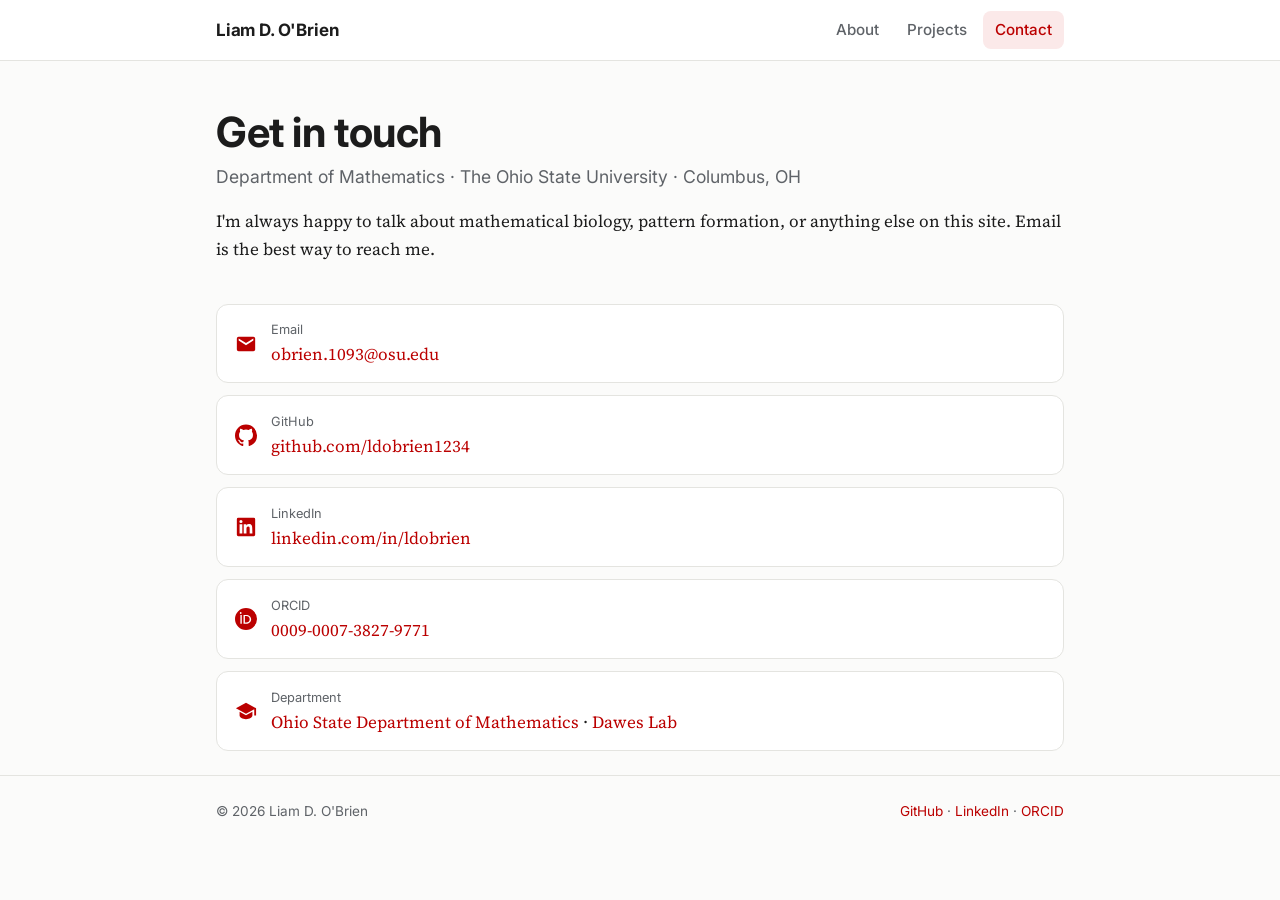
==== contact.html @ 123ff26c "Add personal website: about, projects, and contact pages Co-Authored-By: Claude Fable 5.1 <noreply@a" ====
<!doctype html>
<html lang="en">
<head>
  <meta charset="utf-8">
  <meta name="viewport" content="width=device-width, initial-scale=1">
  <title>Contact · Liam D. O'Brien</title>
  <meta name="description" content="How to reach Liam D. O'Brien: email, GitHub, LinkedIn, and ORCID.">
  <link rel="preconnect" href="https://fonts.googleapis.com">
  <link href="https://fonts.googleapis.com/css2?family=Inter:wght@400;500;600;700&family=Source+Serif+4:ital,opsz,wght@0,8..60,400;0,8..60,600;1,8..60,400&display=swap" rel="stylesheet">
  <link rel="stylesheet" href="assets/style.css">
  <link rel="icon" href="data:image/svg+xml,%3Csvg xmlns='http://www.w3.org/2000/svg' viewBox='0 0 32 32'%3E%3Ccircle cx='16' cy='16' r='15' fill='%23bb0000'/%3E%3Ctext x='16' y='22' font-family='Inter,sans-serif' font-weight='700' font-size='17' fill='white' text-anchor='middle'%3EL%3C/text%3E%3C/svg%3E">
</head>
<body>
<header class="site">
  <div class="wrap">
    <a class="site-title" href="index.html">Liam D. O'Brien</a>
    <nav aria-label="Main">
      <ul>
        <li><a href="index.html">About</a></li>
        <li><a href="projects.html">Projects</a></li>
        <li><a href="contact.html" aria-current="page">Contact</a></li>
      </ul>
    </nav>
  </div>
</header>

<main class="wrap">
  <section class="hero" style="grid-template-columns:1fr; padding-bottom:0">
    <div>
      <h1>Get in touch</h1>
      <p class="tagline">Department of Mathematics · The Ohio State University · Columbus, OH</p>
      <p>I'm always happy to talk about mathematical biology, pattern formation, or anything else on this site. Email is the best way to reach me.</p>
    </div>
  </section>

  <ul class="contact-list">
    <li>
      <svg viewBox="0 0 24 24" aria-hidden="true"><path d="M20 4H4a2 2 0 0 0-2 2v12a2 2 0 0 0 2 2h16a2 2 0 0 0 2-2V6a2 2 0 0 0-2-2zm0 4.24-8 5-8-5V6l8 5 8-5z"/></svg>
      <div><span class="label">Email</span><a href="mailto:obrien.1093@osu.edu">obrien.1093@osu.edu</a></div>
    </li>
    <li>
      <svg viewBox="0 0 24 24" aria-hidden="true"><path d="M12 .5A12 12 0 0 0 0 12.6c0 5.3 3.4 9.9 8.2 11.5.6.1.8-.3.8-.6v-2.1c-3.3.7-4-1.6-4-1.6-.6-1.4-1.3-1.8-1.3-1.8-1.1-.8.1-.7.1-.7 1.2.1 1.8 1.2 1.8 1.2 1.1 1.9 2.8 1.4 3.5 1 .1-.8.4-1.4.8-1.7-2.7-.3-5.5-1.4-5.5-6.1 0-1.3.5-2.4 1.2-3.3-.1-.3-.5-1.6.1-3.2 0 0 1-.3 3.3 1.3a11.3 11.3 0 0 1 6 0c2.3-1.6 3.3-1.3 3.3-1.3.7 1.6.3 2.9.1 3.2.8.9 1.2 2 1.2 3.3 0 4.7-2.8 5.8-5.5 6.1.4.4.8 1.1.8 2.3v3.3c0 .3.2.7.8.6A12 12 0 0 0 24 12.6 12 12 0 0 0 12 .5z"/></svg>
      <div><span class="label">GitHub</span><a href="https://github.com/ldobrien1234" target="_blank" rel="noopener">github.com/ldobrien1234</a></div>
    </li>
    <li>
      <svg viewBox="0 0 24 24" aria-hidden="true"><path d="M20.4 2H3.6A1.6 1.6 0 0 0 2 3.6v16.8A1.6 1.6 0 0 0 3.6 22h16.8a1.6 1.6 0 0 0 1.6-1.6V3.6A1.6 1.6 0 0 0 20.4 2zM8 19H5V9h3zM6.5 7.7a1.7 1.7 0 1 1 0-3.4 1.7 1.7 0 0 1 0 3.4zM19 19h-3v-4.9c0-1.2 0-2.7-1.6-2.7s-1.9 1.3-1.9 2.6V19h-3V9h2.9v1.4a3.2 3.2 0 0 1 2.8-1.6c3 0 3.6 2 3.6 4.6z"/></svg>
      <div><span class="label">LinkedIn</span><a href="https://www.linkedin.com/in/ldobrien" target="_blank" rel="noopener">linkedin.com/in/ldobrien</a></div>
    </li>
    <li>
      <svg viewBox="0 0 24 24" aria-hidden="true"><path d="M12 0a12 12 0 1 0 0 24 12 12 0 0 0 0-24zM7.4 17.3H5.9V7.5h1.5zM6.6 6.4a1 1 0 1 1 0-1.9 1 1 0 0 1 0 1.9zm5.6 10.9H9.3V7.5h3c2.9 0 5.3 1.9 5.3 4.9s-2.4 4.9-5.4 4.9zm0-8.5h-1.4v7.1h1.4c2.1 0 3.8-1.3 3.8-3.6s-1.7-3.5-3.8-3.5z"/></svg>
      <div><span class="label">ORCID</span><a href="https://orcid.org/0009-0007-3827-9771" target="_blank" rel="noopener">0009-0007-3827-9771</a></div>
    </li>
    <li>
      <svg viewBox="0 0 24 24" aria-hidden="true"><path d="M12 3 1 9l11 6 9-4.9V17h2V9zm-7 9.9V17c0 2 3.1 4 7 4s7-2 7-4v-4.1l-7 3.8z"/></svg>
      <div><span class="label">Department</span><a href="https://math.osu.edu/" target="_blank" rel="noopener">Ohio State Department of Mathematics</a> · <a href="https://people.math.osu.edu/dawes.33/" target="_blank" rel="noopener">Dawes Lab</a></div>
    </li>
  </ul>
</main>

<footer>
  <div class="wrap">
    <span>© 2026 Liam D. O'Brien</span>
    <span><a href="https://github.com/ldobrien1234">GitHub</a> · <a href="https://www.linkedin.com/in/ldobrien">LinkedIn</a> · <a href="https://orcid.org/0009-0007-3827-9771">ORCID</a></span>
  </div>
</footer>
</body>
</html>
---- assets/style.css ----
/* ---------- Tokens ---------- */
:root {
  --bg: #fbfbfa;
  --surface: #ffffff;
  --text: #1c1c1c;
  --muted: #5f6368;
  --accent: #bb0000;        /* Ohio State scarlet, as a nod to the original site */
  --accent-soft: #fbe9e9;
  --border: #e4e4e0;
  --shadow: 0 1px 2px rgba(0,0,0,.05), 0 6px 20px rgba(0,0,0,.05);
  --radius: 12px;
  --maxw: 880px;
}
@media (prefers-color-scheme: dark) {
  :root:not([data-theme="light"]) {
    --bg: #141416;
    --surface: #1d1d20;
    --text: #ececea;
    --muted: #a3a3a0;
    --accent: #ff5c5c;
    --accent-soft: #3a1f1f;
    --border: #2c2c30;
    --shadow: 0 1px 2px rgba(0,0,0,.4), 0 6px 20px rgba(0,0,0,.35);
  }
}

/* ---------- Base ---------- */
*, *::before, *::after { box-sizing: border-box; }
html { scroll-behavior: smooth; }
body {
  margin: 0;
  background: var(--bg);
  color: var(--text);
  font-family: "Source Serif 4", Georgia, "Times New Roman", serif;
  font-size: 1.0625rem;
  line-height: 1.65;
  -webkit-font-smoothing: antialiased;
}
h1, h2, h3, nav, .btn, .meta, .tag, footer, .site-title, .tagline {
  font-family: "Inter", system-ui, -apple-system, "Segoe UI", Roboto, sans-serif;
}
h1 { font-size: clamp(1.9rem, 4vw, 2.6rem); line-height: 1.15; margin: 0 0 .35rem; letter-spacing: -.01em; }
h2 { font-size: 1.45rem; margin: 2.75rem 0 1rem; padding-bottom: .4rem; border-bottom: 1px solid var(--border); }
h3 { font-size: 1.15rem; margin: 0 0 .4rem; }
p { margin: 0 0 1rem; }
a { color: var(--accent); text-decoration: none; }
a:hover { text-decoration: underline; }
img { max-width: 100%; display: block; }
.wrap { max-width: var(--maxw); margin: 0 auto; padding: 0 16px; }

/* ---------- Header / nav ---------- */
header.site {
  border-bottom: 1px solid var(--border);
  background: var(--surface);
  position: sticky; top: 0; z-index: 10;
}
header.site .wrap {
  display: flex; align-items: center; justify-content: space-between;
  gap: 1rem; min-height: 60px; flex-wrap: wrap; padding-top: .5rem; padding-bottom: .5rem;
}
.site-title { font-weight: 700; color: var(--text); letter-spacing: -.01em; }
.site-title:hover { text-decoration: none; color: var(--accent); }
nav ul { list-style: none; margin: 0; padding: 0; display: flex; gap: .25rem; }
nav a {
  display: inline-block; padding: .4rem .75rem; border-radius: 8px;
  color: var(--muted); font-weight: 500; font-size: .95rem;
}
nav a:hover { background: var(--accent-soft); color: var(--accent); text-decoration: none; }
nav a[aria-current="page"] { color: var(--accent); background: var(--accent-soft); }

/* ---------- Hero ---------- */
.hero {
  display: grid; grid-template-columns: 1fr; gap: 1.5rem;
  align-items: center; padding: 3rem 0 1rem;
}
@media (min-width: 680px) { .hero { grid-template-columns: 1.4fr 1fr; gap: 2.5rem; } }
.hero img {
  width: 100%; aspect-ratio: 3 / 2; object-fit: cover;
  border-radius: var(--radius); box-shadow: var(--shadow);
}
.tagline { color: var(--muted); font-size: 1.1rem; margin-bottom: 1rem; }
.btn-row { display: flex; flex-wrap: wrap; gap: .6rem; margin-top: 1.25rem; }
.btn {
  display: inline-flex; align-items: center; gap: .4rem;
  padding: .55rem .95rem; border-radius: 999px; font-size: .92rem; font-weight: 500;
  border: 1px solid var(--border); background: var(--surface); color: var(--text);
}
.btn:hover { border-color: var(--accent); color: var(--accent); text-decoration: none; }
.btn.primary { background: var(--accent); border-color: var(--accent); color: #fff; }
.btn.primary:hover { filter: brightness(1.08); color: #fff; }

/* ---------- Content ---------- */
main { padding-bottom: 3rem; }
.lead { font-size: 1.15rem; }
.callout {
  background: var(--surface); border: 1px solid var(--border); border-left: 4px solid var(--accent);
  border-radius: var(--radius); padding: 1rem 1.25rem; margin: 1.5rem 0;
}
.callout p:last-child { margin-bottom: 0; }
ul.links { padding-left: 1.2rem; }
ul.links li { margin-bottom: .35rem; }

/* ---------- Cards (projects, repos) ---------- */
.card {
  background: var(--surface); border: 1px solid var(--border); border-radius: var(--radius);
  padding: 1.5rem; margin-bottom: 1.5rem; box-shadow: var(--shadow);
}
.card.project { display: grid; grid-template-columns: 1fr; gap: 1.25rem; }
@media (min-width: 680px) {
  .card.project { grid-template-columns: 1fr 240px; align-items: start; }
  .card.project.wide { grid-template-columns: 1fr; }
}
.card figure { margin: 0; }
.card figure img { border-radius: 8px; border: 1px solid var(--border); background: #fff; }
.card figcaption { font-size: .85rem; color: var(--muted); margin-top: .5rem; line-height: 1.4; }
.meta { font-size: .85rem; color: var(--muted); margin-bottom: .6rem; }
.tag {
  display: inline-block; font-size: .75rem; font-weight: 600; letter-spacing: .02em;
  padding: .15rem .55rem; border-radius: 999px; background: var(--accent-soft); color: var(--accent);
  margin-right: .35rem; vertical-align: middle;
}
.repos { display: grid; grid-template-columns: 1fr; gap: 1rem; }
@media (min-width: 620px) { .repos { grid-template-columns: 1fr 1fr; } }
.repo { padding: 1.1rem 1.25rem; margin: 0; }
.repo h3 { font-size: 1rem; }
.repo h3 a { color: var(--text); }
.repo h3 a:hover { color: var(--accent); }
.repo p { font-size: .95rem; color: var(--muted); margin: .4rem 0 .6rem; }
.lang { display: inline-flex; align-items: center; gap: .4rem; font-size: .8rem; color: var(--muted); font-family: Inter, system-ui, sans-serif; }
.lang::before { content: ""; width: .7rem; height: .7rem; border-radius: 50%; background: var(--dot, var(--muted)); }
.lang.julia { --dot: #9558b2; } .lang.python { --dot: #3572a5; } .lang.matlab { --dot: #e16737; }

/* ---------- Publications ---------- */
.pub { padding-left: 1rem; border-left: 3px solid var(--accent-soft); margin-bottom: 1.25rem; }
.pub .title { font-weight: 600; }
.pub .venue { color: var(--muted); font-size: .95rem; }

/* ---------- Contact ---------- */
.contact-list { list-style: none; padding: 0; margin: 1.5rem 0; display: grid; gap: .75rem; }
.contact-list li {
  display: flex; align-items: center; gap: .9rem; padding: .9rem 1.1rem;
  background: var(--surface); border: 1px solid var(--border); border-radius: var(--radius);
}
.contact-list svg { width: 22px; height: 22px; flex: none; fill: currentColor; color: var(--accent); }
.contact-list .label { font-family: Inter, system-ui, sans-serif; font-size: .8rem; color: var(--muted); display: block; }

/* ---------- Footer ---------- */
footer { border-top: 1px solid var(--border); padding: 1.5rem 0 2.5rem; color: var(--muted); font-size: .85rem; }
footer .wrap { display: flex; flex-wrap: wrap; justify-content: space-between; gap: .5rem; }
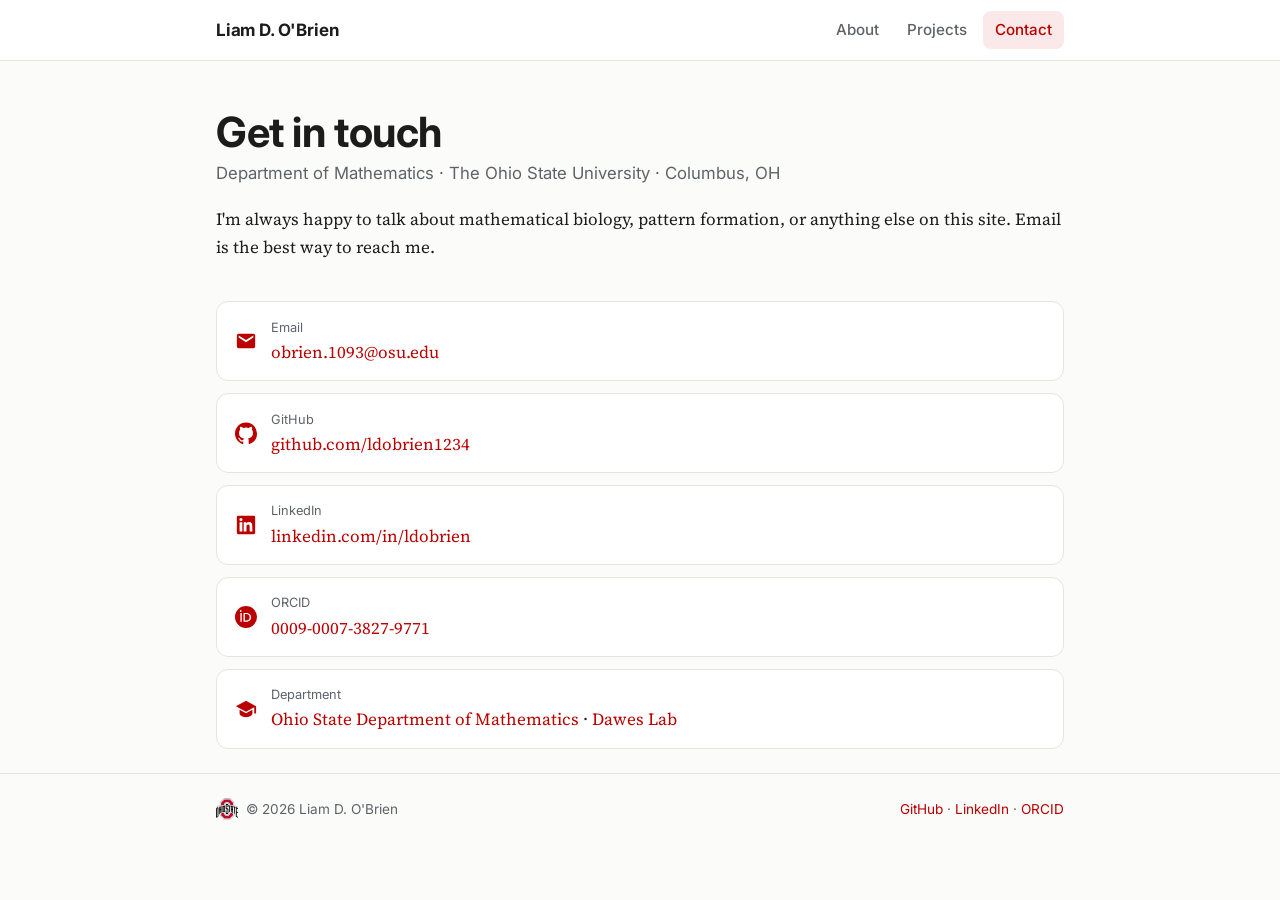
==== commit b986f2aa: "Refocus about page on network robustness, add 2026 paper and OSU logo, drop WIP projects Co-Authored" ====
--- a/contact.html
+++ b/contact.html
@@ -59,7 +59,7 @@
 
 <footer>
   <div class="wrap">
-    <span>© 2026 Liam D. O'Brien</span>
+    <span class="foot-brand"><img src="assets/img/ohio-state-logo.svg" alt="The Ohio State University" width="22" height="22"> © 2026 Liam D. O'Brien</span>
     <span><a href="https://github.com/ldobrien1234">GitHub</a> · <a href="https://www.linkedin.com/in/ldobrien">LinkedIn</a> · <a href="https://orcid.org/0009-0007-3827-9771">ORCID</a></span>
   </div>
 </footer>
--- a/assets/style.css
+++ b/assets/style.css
@@ -78,7 +78,8 @@
   width: 100%; aspect-ratio: 3 / 2; object-fit: cover;
   border-radius: var(--radius); box-shadow: var(--shadow);
 }
-.tagline { color: var(--muted); font-size: 1.1rem; margin-bottom: 1rem; }
+.tagline { color: var(--muted); font-size: 1.05rem; line-height: 1.35; margin-bottom: 1.25rem; display: flex; align-items: center; gap: .7rem; }
+.tagline .logo { width: 44px; height: 44px; flex: none; }
 .btn-row { display: flex; flex-wrap: wrap; gap: .6rem; margin-top: 1.25rem; }
 .btn {
   display: inline-flex; align-items: center; gap: .4rem;
@@ -96,7 +97,28 @@
   background: var(--surface); border: 1px solid var(--border); border-left: 4px solid var(--accent);
   border-radius: var(--radius); padding: 1rem 1.25rem; margin: 1.5rem 0;
 }
+.callout p { margin-bottom: .6rem; }
 .callout p:last-child { margin-bottom: 0; }
+
+/* Highlighted "curiosity" box */
+.spark {
+  position: relative; margin: 2rem 0;
+  padding: 1.5rem 1.6rem 1.4rem;
+  border-radius: var(--radius);
+  background: linear-gradient(135deg, var(--accent-soft), var(--surface) 70%);
+  border: 1px solid var(--border);
+  box-shadow: var(--shadow);
+}
+.spark::before {
+  content: ""; position: absolute; inset: 0 auto 0 0; width: 5px;
+  background: var(--accent); border-radius: var(--radius) 0 0 var(--radius);
+}
+.spark-kicker {
+  font-family: Inter, system-ui, sans-serif; font-size: .78rem; font-weight: 700;
+  letter-spacing: .08em; text-transform: uppercase; color: var(--accent); margin-bottom: .6rem;
+}
+.spark p { font-size: 1.08rem; }
+.spark p:last-child { margin-bottom: 0; }
 ul.links { padding-left: 1.2rem; }
 ul.links li { margin-bottom: .35rem; }
 
@@ -146,4 +168,5 @@
 
 /* ---------- Footer ---------- */
 footer { border-top: 1px solid var(--border); padding: 1.5rem 0 2.5rem; color: var(--muted); font-size: .85rem; }
-footer .wrap { display: flex; flex-wrap: wrap; justify-content: space-between; gap: .5rem; }
+footer .wrap { display: flex; flex-wrap: wrap; justify-content: space-between; gap: .5rem; align-items: center; }
+.foot-brand { display: inline-flex; align-items: center; gap: .5rem; }
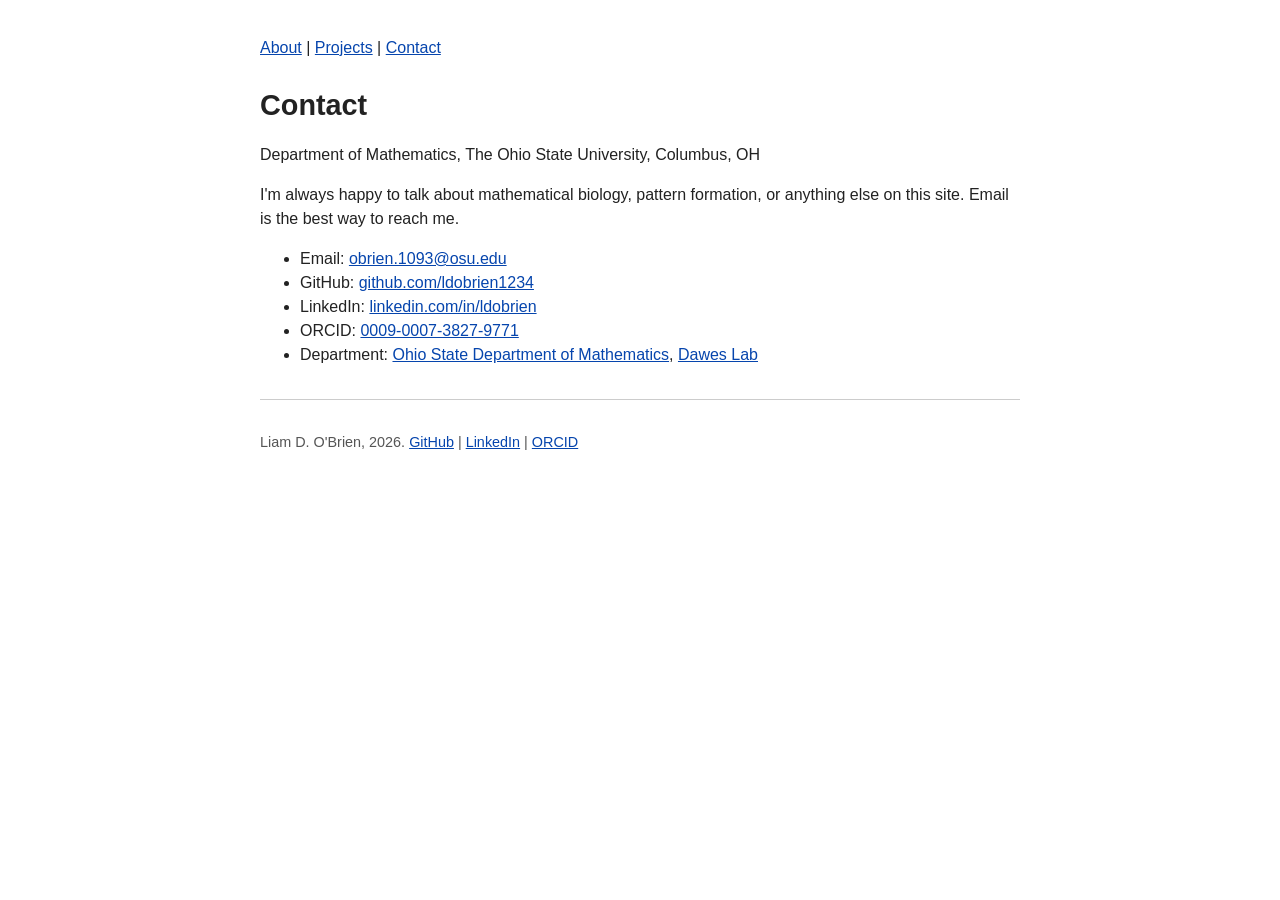
==== commit 6b1ea8c1: "Change theme" ====
--- a/contact.html
+++ b/contact.html
@@ -1,67 +1,33 @@
-<!doctype html>
+<!DOCTYPE html>
 <html lang="en">
 <head>
   <meta charset="utf-8">
   <meta name="viewport" content="width=device-width, initial-scale=1">
-  <title>Contact · Liam D. O'Brien</title>
+  <title>Contact - Liam D. O'Brien</title>
   <meta name="description" content="How to reach Liam D. O'Brien: email, GitHub, LinkedIn, and ORCID.">
-  <link rel="preconnect" href="https://fonts.googleapis.com">
-  <link href="https://fonts.googleapis.com/css2?family=Inter:wght@400;500;600;700&family=Source+Serif+4:ital,opsz,wght@0,8..60,400;0,8..60,600;1,8..60,400&display=swap" rel="stylesheet">
   <link rel="stylesheet" href="assets/style.css">
-  <link rel="icon" href="data:image/svg+xml,%3Csvg xmlns='http://www.w3.org/2000/svg' viewBox='0 0 32 32'%3E%3Ccircle cx='16' cy='16' r='15' fill='%23bb0000'/%3E%3Ctext x='16' y='22' font-family='Inter,sans-serif' font-weight='700' font-size='17' fill='white' text-anchor='middle'%3EL%3C/text%3E%3C/svg%3E">
 </head>
 <body>
-<header class="site">
-  <div class="wrap">
-    <a class="site-title" href="index.html">Liam D. O'Brien</a>
-    <nav aria-label="Main">
-      <ul>
-        <li><a href="index.html">About</a></li>
-        <li><a href="projects.html">Projects</a></li>
-        <li><a href="contact.html" aria-current="page">Contact</a></li>
-      </ul>
-    </nav>
-  </div>
-</header>
 
-<main class="wrap">
-  <section class="hero" style="grid-template-columns:1fr; padding-bottom:0">
-    <div>
-      <h1>Get in touch</h1>
-      <p class="tagline">Department of Mathematics · The Ohio State University · Columbus, OH</p>
-      <p>I'm always happy to talk about mathematical biology, pattern formation, or anything else on this site. Email is the best way to reach me.</p>
-    </div>
-  </section>
+<p class="nav"><a href="index.html">About</a> | <a href="projects.html">Projects</a> | <a href="contact.html">Contact</a></p>
 
-  <ul class="contact-list">
-    <li>
-      <svg viewBox="0 0 24 24" aria-hidden="true"><path d="M20 4H4a2 2 0 0 0-2 2v12a2 2 0 0 0 2 2h16a2 2 0 0 0 2-2V6a2 2 0 0 0-2-2zm0 4.24-8 5-8-5V6l8 5 8-5z"/></svg>
-      <div><span class="label">Email</span><a href="mailto:obrien.1093@osu.edu">obrien.1093@osu.edu</a></div>
-    </li>
-    <li>
-      <svg viewBox="0 0 24 24" aria-hidden="true"><path d="M12 .5A12 12 0 0 0 0 12.6c0 5.3 3.4 9.9 8.2 11.5.6.1.8-.3.8-.6v-2.1c-3.3.7-4-1.6-4-1.6-.6-1.4-1.3-1.8-1.3-1.8-1.1-.8.1-.7.1-.7 1.2.1 1.8 1.2 1.8 1.2 1.1 1.9 2.8 1.4 3.5 1 .1-.8.4-1.4.8-1.7-2.7-.3-5.5-1.4-5.5-6.1 0-1.3.5-2.4 1.2-3.3-.1-.3-.5-1.6.1-3.2 0 0 1-.3 3.3 1.3a11.3 11.3 0 0 1 6 0c2.3-1.6 3.3-1.3 3.3-1.3.7 1.6.3 2.9.1 3.2.8.9 1.2 2 1.2 3.3 0 4.7-2.8 5.8-5.5 6.1.4.4.8 1.1.8 2.3v3.3c0 .3.2.7.8.6A12 12 0 0 0 24 12.6 12 12 0 0 0 12 .5z"/></svg>
-      <div><span class="label">GitHub</span><a href="https://github.com/ldobrien1234" target="_blank" rel="noopener">github.com/ldobrien1234</a></div>
-    </li>
-    <li>
-      <svg viewBox="0 0 24 24" aria-hidden="true"><path d="M20.4 2H3.6A1.6 1.6 0 0 0 2 3.6v16.8A1.6 1.6 0 0 0 3.6 22h16.8a1.6 1.6 0 0 0 1.6-1.6V3.6A1.6 1.6 0 0 0 20.4 2zM8 19H5V9h3zM6.5 7.7a1.7 1.7 0 1 1 0-3.4 1.7 1.7 0 0 1 0 3.4zM19 19h-3v-4.9c0-1.2 0-2.7-1.6-2.7s-1.9 1.3-1.9 2.6V19h-3V9h2.9v1.4a3.2 3.2 0 0 1 2.8-1.6c3 0 3.6 2 3.6 4.6z"/></svg>
-      <div><span class="label">LinkedIn</span><a href="https://www.linkedin.com/in/ldobrien" target="_blank" rel="noopener">linkedin.com/in/ldobrien</a></div>
-    </li>
-    <li>
-      <svg viewBox="0 0 24 24" aria-hidden="true"><path d="M12 0a12 12 0 1 0 0 24 12 12 0 0 0 0-24zM7.4 17.3H5.9V7.5h1.5zM6.6 6.4a1 1 0 1 1 0-1.9 1 1 0 0 1 0 1.9zm5.6 10.9H9.3V7.5h3c2.9 0 5.3 1.9 5.3 4.9s-2.4 4.9-5.4 4.9zm0-8.5h-1.4v7.1h1.4c2.1 0 3.8-1.3 3.8-3.6s-1.7-3.5-3.8-3.5z"/></svg>
-      <div><span class="label">ORCID</span><a href="https://orcid.org/0009-0007-3827-9771" target="_blank" rel="noopener">0009-0007-3827-9771</a></div>
-    </li>
-    <li>
-      <svg viewBox="0 0 24 24" aria-hidden="true"><path d="M12 3 1 9l11 6 9-4.9V17h2V9zm-7 9.9V17c0 2 3.1 4 7 4s7-2 7-4v-4.1l-7 3.8z"/></svg>
-      <div><span class="label">Department</span><a href="https://math.osu.edu/" target="_blank" rel="noopener">Ohio State Department of Mathematics</a> · <a href="https://people.math.osu.edu/dawes.33/" target="_blank" rel="noopener">Dawes Lab</a></div>
-    </li>
-  </ul>
-</main>
+<h1>Contact</h1>
 
-<footer>
-  <div class="wrap">
-    <span class="foot-brand"><img src="assets/img/ohio-state-logo.svg" alt="The Ohio State University" width="22" height="22"> © 2026 Liam D. O'Brien</span>
-    <span><a href="https://github.com/ldobrien1234">GitHub</a> · <a href="https://www.linkedin.com/in/ldobrien">LinkedIn</a> · <a href="https://orcid.org/0009-0007-3827-9771">ORCID</a></span>
-  </div>
-</footer>
+<p>Department of Mathematics, The Ohio State University, Columbus, OH</p>
+
+<p>I'm always happy to talk about mathematical biology, pattern formation, or anything else on this site. Email is the best way to reach me.</p>
+
+<ul>
+  <li>Email: <a href="mailto:obrien.1093@osu.edu">obrien.1093@osu.edu</a></li>
+  <li>GitHub: <a href="https://github.com/ldobrien1234">github.com/ldobrien1234</a></li>
+  <li>LinkedIn: <a href="https://www.linkedin.com/in/ldobrien">linkedin.com/in/ldobrien</a></li>
+  <li>ORCID: <a href="https://orcid.org/0009-0007-3827-9771">0009-0007-3827-9771</a></li>
+  <li>Department: <a href="https://math.osu.edu/">Ohio State Department of Mathematics</a>, <a href="https://people.math.osu.edu/dawes.33/">Dawes Lab</a></li>
+</ul>
+
+<hr>
+
+<p class="footer">Liam D. O'Brien, 2026. <a href="https://github.com/ldobrien1234">GitHub</a> | <a href="https://www.linkedin.com/in/ldobrien">LinkedIn</a> | <a href="https://orcid.org/0009-0007-3827-9771">ORCID</a></p>
+
 </body>
 </html>
--- a/assets/style.css
+++ b/assets/style.css
@@ -1,172 +1,33 @@
-/* ---------- Tokens ---------- */
-:root {
-  --bg: #fbfbfa;
-  --surface: #ffffff;
-  --text: #1c1c1c;
-  --muted: #5f6368;
-  --accent: #bb0000;        /* Ohio State scarlet, as a nod to the original site */
-  --accent-soft: #fbe9e9;
-  --border: #e4e4e0;
-  --shadow: 0 1px 2px rgba(0,0,0,.05), 0 6px 20px rgba(0,0,0,.05);
-  --radius: 12px;
-  --maxw: 880px;
-}
-@media (prefers-color-scheme: dark) {
-  :root:not([data-theme="light"]) {
-    --bg: #141416;
-    --surface: #1d1d20;
-    --text: #ececea;
-    --muted: #a3a3a0;
-    --accent: #ff5c5c;
-    --accent-soft: #3a1f1f;
-    --border: #2c2c30;
-    --shadow: 0 1px 2px rgba(0,0,0,.4), 0 6px 20px rgba(0,0,0,.35);
-  }
+body {
+  font-family: Helvetica, Arial, sans-serif;
+  font-size: 16px;
+  line-height: 1.5;
+  color: #222;
+  background: #fff;
+  max-width: 760px;
+  margin: 0 auto;
+  padding: 20px;
 }
 
-/* ---------- Base ---------- */
-*, *::before, *::after { box-sizing: border-box; }
-html { scroll-behavior: smooth; }
-body {
-  margin: 0;
-  background: var(--bg);
-  color: var(--text);
-  font-family: "Source Serif 4", Georgia, "Times New Roman", serif;
-  font-size: 1.0625rem;
-  line-height: 1.65;
-  -webkit-font-smoothing: antialiased;
-}
-h1, h2, h3, nav, .btn, .meta, .tag, footer, .site-title, .tagline {
-  font-family: "Inter", system-ui, -apple-system, "Segoe UI", Roboto, sans-serif;
-}
-h1 { font-size: clamp(1.9rem, 4vw, 2.6rem); line-height: 1.15; margin: 0 0 .35rem; letter-spacing: -.01em; }
-h2 { font-size: 1.45rem; margin: 2.75rem 0 1rem; padding-bottom: .4rem; border-bottom: 1px solid var(--border); }
-h3 { font-size: 1.15rem; margin: 0 0 .4rem; }
-p { margin: 0 0 1rem; }
-a { color: var(--accent); text-decoration: none; }
-a:hover { text-decoration: underline; }
-img { max-width: 100%; display: block; }
-.wrap { max-width: var(--maxw); margin: 0 auto; padding: 0 16px; }
+h1 { font-size: 1.8em; margin-bottom: 0.2em; }
+h2 { font-size: 1.4em; margin-top: 1.6em; border-bottom: 1px solid #ccc; padding-bottom: 0.2em; }
+h3 { font-size: 1.1em; margin-top: 1.4em; margin-bottom: 0.3em; }
 
-/* ---------- Header / nav ---------- */
-header.site {
-  border-bottom: 1px solid var(--border);
-  background: var(--surface);
-  position: sticky; top: 0; z-index: 10;
-}
-header.site .wrap {
-  display: flex; align-items: center; justify-content: space-between;
-  gap: 1rem; min-height: 60px; flex-wrap: wrap; padding-top: .5rem; padding-bottom: .5rem;
-}
-.site-title { font-weight: 700; color: var(--text); letter-spacing: -.01em; }
-.site-title:hover { text-decoration: none; color: var(--accent); }
-nav ul { list-style: none; margin: 0; padding: 0; display: flex; gap: .25rem; }
-nav a {
-  display: inline-block; padding: .4rem .75rem; border-radius: 8px;
-  color: var(--muted); font-weight: 500; font-size: .95rem;
-}
-nav a:hover { background: var(--accent-soft); color: var(--accent); text-decoration: none; }
-nav a[aria-current="page"] { color: var(--accent); background: var(--accent-soft); }
+a { color: #0645ad; }
+a:visited { color: #551a8b; }
 
-/* ---------- Hero ---------- */
-.hero {
-  display: grid; grid-template-columns: 1fr; gap: 1.5rem;
-  align-items: center; padding: 3rem 0 1rem;
-}
-@media (min-width: 680px) { .hero { grid-template-columns: 1.4fr 1fr; gap: 2.5rem; } }
-.hero img {
-  width: 100%; aspect-ratio: 3 / 2; object-fit: cover;
-  border-radius: var(--radius); box-shadow: var(--shadow);
-}
-.tagline { color: var(--muted); font-size: 1.05rem; line-height: 1.35; margin-bottom: 1.25rem; display: flex; align-items: center; gap: .7rem; }
-.tagline .logo { width: 44px; height: 44px; flex: none; }
-.btn-row { display: flex; flex-wrap: wrap; gap: .6rem; margin-top: 1.25rem; }
-.btn {
-  display: inline-flex; align-items: center; gap: .4rem;
-  padding: .55rem .95rem; border-radius: 999px; font-size: .92rem; font-weight: 500;
-  border: 1px solid var(--border); background: var(--surface); color: var(--text);
-}
-.btn:hover { border-color: var(--accent); color: var(--accent); text-decoration: none; }
-.btn.primary { background: var(--accent); border-color: var(--accent); color: #fff; }
-.btn.primary:hover { filter: brightness(1.08); color: #fff; }
+img { max-width: 100%; height: auto; }
 
-/* ---------- Content ---------- */
-main { padding-bottom: 3rem; }
-.lead { font-size: 1.15rem; }
-.callout {
-  background: var(--surface); border: 1px solid var(--border); border-left: 4px solid var(--accent);
-  border-radius: var(--radius); padding: 1rem 1.25rem; margin: 1.5rem 0;
-}
-.callout p { margin-bottom: .6rem; }
-.callout p:last-child { margin-bottom: 0; }
+.nav { margin-bottom: 1.5em; }
 
-/* Highlighted "curiosity" box */
-.spark {
-  position: relative; margin: 2rem 0;
-  padding: 1.5rem 1.6rem 1.4rem;
-  border-radius: var(--radius);
-  background: linear-gradient(135deg, var(--accent-soft), var(--surface) 70%);
-  border: 1px solid var(--border);
-  box-shadow: var(--shadow);
-}
-.spark::before {
-  content: ""; position: absolute; inset: 0 auto 0 0; width: 5px;
-  background: var(--accent); border-radius: var(--radius) 0 0 var(--radius);
-}
-.spark-kicker {
-  font-family: Inter, system-ui, sans-serif; font-size: .78rem; font-weight: 700;
-  letter-spacing: .08em; text-transform: uppercase; color: var(--accent); margin-bottom: .6rem;
-}
-.spark p { font-size: 1.08rem; }
-.spark p:last-child { margin-bottom: 0; }
-ul.links { padding-left: 1.2rem; }
-ul.links li { margin-bottom: .35rem; }
+.photo { float: right; width: 220px; margin: 0 0 1em 1.5em; }
 
-/* ---------- Cards (projects, repos) ---------- */
-.card {
-  background: var(--surface); border: 1px solid var(--border); border-radius: var(--radius);
-  padding: 1.5rem; margin-bottom: 1.5rem; box-shadow: var(--shadow);
-}
-.card.project { display: grid; grid-template-columns: 1fr; gap: 1.25rem; }
-@media (min-width: 680px) {
-  .card.project { grid-template-columns: 1fr 240px; align-items: start; }
-  .card.project.wide { grid-template-columns: 1fr; }
-}
-.card figure { margin: 0; }
-.card figure img { border-radius: 8px; border: 1px solid var(--border); background: #fff; }
-.card figcaption { font-size: .85rem; color: var(--muted); margin-top: .5rem; line-height: 1.4; }
-.meta { font-size: .85rem; color: var(--muted); margin-bottom: .6rem; }
-.tag {
-  display: inline-block; font-size: .75rem; font-weight: 600; letter-spacing: .02em;
-  padding: .15rem .55rem; border-radius: 999px; background: var(--accent-soft); color: var(--accent);
-  margin-right: .35rem; vertical-align: middle;
-}
-.repos { display: grid; grid-template-columns: 1fr; gap: 1rem; }
-@media (min-width: 620px) { .repos { grid-template-columns: 1fr 1fr; } }
-.repo { padding: 1.1rem 1.25rem; margin: 0; }
-.repo h3 { font-size: 1rem; }
-.repo h3 a { color: var(--text); }
-.repo h3 a:hover { color: var(--accent); }
-.repo p { font-size: .95rem; color: var(--muted); margin: .4rem 0 .6rem; }
-.lang { display: inline-flex; align-items: center; gap: .4rem; font-size: .8rem; color: var(--muted); font-family: Inter, system-ui, sans-serif; }
-.lang::before { content: ""; width: .7rem; height: .7rem; border-radius: 50%; background: var(--dot, var(--muted)); }
-.lang.julia { --dot: #9558b2; } .lang.python { --dot: #3572a5; } .lang.matlab { --dot: #e16737; }
+.logo { height: 1.2em; vertical-align: middle; }
 
-/* ---------- Publications ---------- */
-.pub { padding-left: 1rem; border-left: 3px solid var(--accent-soft); margin-bottom: 1.25rem; }
-.pub .title { font-weight: 600; }
-.pub .venue { color: var(--muted); font-size: .95rem; }
+figure { margin: 1em 0; }
+figure img { max-width: 420px; border: 1px solid #ddd; }
+figcaption { font-size: 0.9em; color: #555; max-width: 420px; }
 
-/* ---------- Contact ---------- */
-.contact-list { list-style: none; padding: 0; margin: 1.5rem 0; display: grid; gap: .75rem; }
-.contact-list li {
-  display: flex; align-items: center; gap: .9rem; padding: .9rem 1.1rem;
-  background: var(--surface); border: 1px solid var(--border); border-radius: var(--radius);
-}
-.contact-list svg { width: 22px; height: 22px; flex: none; fill: currentColor; color: var(--accent); }
-.contact-list .label { font-family: Inter, system-ui, sans-serif; font-size: .8rem; color: var(--muted); display: block; }
+hr { border: 0; border-top: 1px solid #ccc; margin: 2em 0; clear: both; }
 
-/* ---------- Footer ---------- */
-footer { border-top: 1px solid var(--border); padding: 1.5rem 0 2.5rem; color: var(--muted); font-size: .85rem; }
-footer .wrap { display: flex; flex-wrap: wrap; justify-content: space-between; gap: .5rem; align-items: center; }
-.foot-brand { display: inline-flex; align-items: center; gap: .5rem; }
+.footer { font-size: 0.9em; color: #555; }
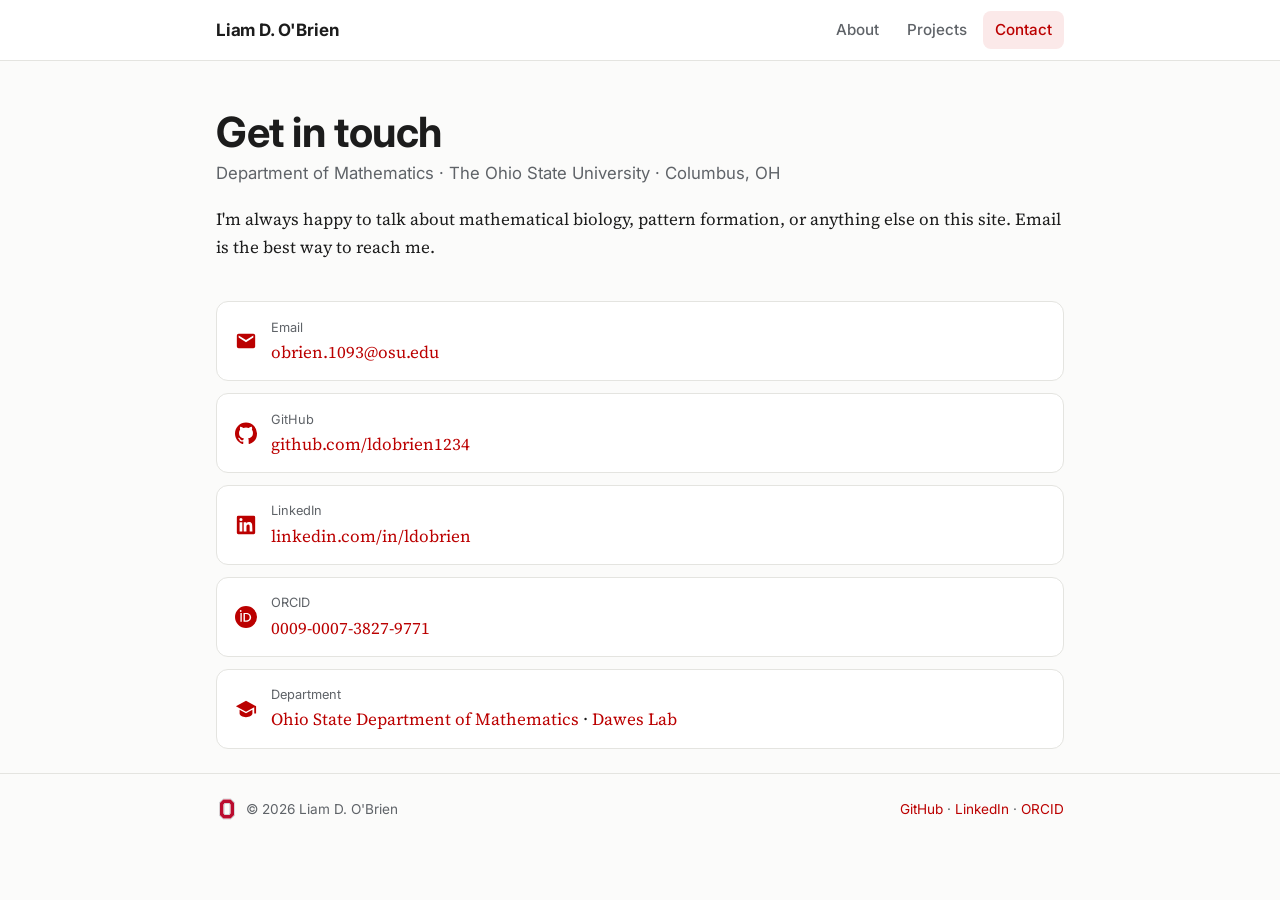
==== commit 449daaee: "Revert "Change theme" Restore the original stylesheet and page markup from b65c61d.  Co-Authored-By:" ====
--- a/contact.html
+++ b/contact.html
@@ -1,33 +1,67 @@
-<!DOCTYPE html>
+<!doctype html>
 <html lang="en">
 <head>
   <meta charset="utf-8">
   <meta name="viewport" content="width=device-width, initial-scale=1">
-  <title>Contact - Liam D. O'Brien</title>
+  <title>Contact · Liam D. O'Brien</title>
   <meta name="description" content="How to reach Liam D. O'Brien: email, GitHub, LinkedIn, and ORCID.">
+  <link rel="preconnect" href="https://fonts.googleapis.com">
+  <link href="https://fonts.googleapis.com/css2?family=Inter:wght@400;500;600;700&family=Source+Serif+4:ital,opsz,wght@0,8..60,400;0,8..60,600;1,8..60,400&display=swap" rel="stylesheet">
   <link rel="stylesheet" href="assets/style.css">
+  <link rel="icon" href="data:image/svg+xml,%3Csvg xmlns='http://www.w3.org/2000/svg' viewBox='0 0 32 32'%3E%3Ccircle cx='16' cy='16' r='15' fill='%23bb0000'/%3E%3Ctext x='16' y='22' font-family='Inter,sans-serif' font-weight='700' font-size='17' fill='white' text-anchor='middle'%3EL%3C/text%3E%3C/svg%3E">
 </head>
 <body>
+<header class="site">
+  <div class="wrap">
+    <a class="site-title" href="index.html">Liam D. O'Brien</a>
+    <nav aria-label="Main">
+      <ul>
+        <li><a href="index.html">About</a></li>
+        <li><a href="projects.html">Projects</a></li>
+        <li><a href="contact.html" aria-current="page">Contact</a></li>
+      </ul>
+    </nav>
+  </div>
+</header>
 
-<p class="nav"><a href="index.html">About</a> | <a href="projects.html">Projects</a> | <a href="contact.html">Contact</a></p>
+<main class="wrap">
+  <section class="hero" style="grid-template-columns:1fr; padding-bottom:0">
+    <div>
+      <h1>Get in touch</h1>
+      <p class="tagline">Department of Mathematics · The Ohio State University · Columbus, OH</p>
+      <p>I'm always happy to talk about mathematical biology, pattern formation, or anything else on this site. Email is the best way to reach me.</p>
+    </div>
+  </section>
 
-<h1>Contact</h1>
+  <ul class="contact-list">
+    <li>
+      <svg viewBox="0 0 24 24" aria-hidden="true"><path d="M20 4H4a2 2 0 0 0-2 2v12a2 2 0 0 0 2 2h16a2 2 0 0 0 2-2V6a2 2 0 0 0-2-2zm0 4.24-8 5-8-5V6l8 5 8-5z"/></svg>
+      <div><span class="label">Email</span><a href="mailto:obrien.1093@osu.edu">obrien.1093@osu.edu</a></div>
+    </li>
+    <li>
+      <svg viewBox="0 0 24 24" aria-hidden="true"><path d="M12 .5A12 12 0 0 0 0 12.6c0 5.3 3.4 9.9 8.2 11.5.6.1.8-.3.8-.6v-2.1c-3.3.7-4-1.6-4-1.6-.6-1.4-1.3-1.8-1.3-1.8-1.1-.8.1-.7.1-.7 1.2.1 1.8 1.2 1.8 1.2 1.1 1.9 2.8 1.4 3.5 1 .1-.8.4-1.4.8-1.7-2.7-.3-5.5-1.4-5.5-6.1 0-1.3.5-2.4 1.2-3.3-.1-.3-.5-1.6.1-3.2 0 0 1-.3 3.3 1.3a11.3 11.3 0 0 1 6 0c2.3-1.6 3.3-1.3 3.3-1.3.7 1.6.3 2.9.1 3.2.8.9 1.2 2 1.2 3.3 0 4.7-2.8 5.8-5.5 6.1.4.4.8 1.1.8 2.3v3.3c0 .3.2.7.8.6A12 12 0 0 0 24 12.6 12 12 0 0 0 12 .5z"/></svg>
+      <div><span class="label">GitHub</span><a href="https://github.com/ldobrien1234" target="_blank" rel="noopener">github.com/ldobrien1234</a></div>
+    </li>
+    <li>
+      <svg viewBox="0 0 24 24" aria-hidden="true"><path d="M20.4 2H3.6A1.6 1.6 0 0 0 2 3.6v16.8A1.6 1.6 0 0 0 3.6 22h16.8a1.6 1.6 0 0 0 1.6-1.6V3.6A1.6 1.6 0 0 0 20.4 2zM8 19H5V9h3zM6.5 7.7a1.7 1.7 0 1 1 0-3.4 1.7 1.7 0 0 1 0 3.4zM19 19h-3v-4.9c0-1.2 0-2.7-1.6-2.7s-1.9 1.3-1.9 2.6V19h-3V9h2.9v1.4a3.2 3.2 0 0 1 2.8-1.6c3 0 3.6 2 3.6 4.6z"/></svg>
+      <div><span class="label">LinkedIn</span><a href="https://www.linkedin.com/in/ldobrien" target="_blank" rel="noopener">linkedin.com/in/ldobrien</a></div>
+    </li>
+    <li>
+      <svg viewBox="0 0 24 24" aria-hidden="true"><path d="M12 0a12 12 0 1 0 0 24 12 12 0 0 0 0-24zM7.4 17.3H5.9V7.5h1.5zM6.6 6.4a1 1 0 1 1 0-1.9 1 1 0 0 1 0 1.9zm5.6 10.9H9.3V7.5h3c2.9 0 5.3 1.9 5.3 4.9s-2.4 4.9-5.4 4.9zm0-8.5h-1.4v7.1h1.4c2.1 0 3.8-1.3 3.8-3.6s-1.7-3.5-3.8-3.5z"/></svg>
+      <div><span class="label">ORCID</span><a href="https://orcid.org/0009-0007-3827-9771" target="_blank" rel="noopener">0009-0007-3827-9771</a></div>
+    </li>
+    <li>
+      <svg viewBox="0 0 24 24" aria-hidden="true"><path d="M12 3 1 9l11 6 9-4.9V17h2V9zm-7 9.9V17c0 2 3.1 4 7 4s7-2 7-4v-4.1l-7 3.8z"/></svg>
+      <div><span class="label">Department</span><a href="https://math.osu.edu/" target="_blank" rel="noopener">Ohio State Department of Mathematics</a> · <a href="https://people.math.osu.edu/dawes.33/" target="_blank" rel="noopener">Dawes Lab</a></div>
+    </li>
+  </ul>
+</main>
 
-<p>Department of Mathematics, The Ohio State University, Columbus, OH</p>
-
-<p>I'm always happy to talk about mathematical biology, pattern formation, or anything else on this site. Email is the best way to reach me.</p>
-
-<ul>
-  <li>Email: <a href="mailto:obrien.1093@osu.edu">obrien.1093@osu.edu</a></li>
-  <li>GitHub: <a href="https://github.com/ldobrien1234">github.com/ldobrien1234</a></li>
-  <li>LinkedIn: <a href="https://www.linkedin.com/in/ldobrien">linkedin.com/in/ldobrien</a></li>
-  <li>ORCID: <a href="https://orcid.org/0009-0007-3827-9771">0009-0007-3827-9771</a></li>
-  <li>Department: <a href="https://math.osu.edu/">Ohio State Department of Mathematics</a>, <a href="https://people.math.osu.edu/dawes.33/">Dawes Lab</a></li>
-</ul>
-
-<hr>
-
-<p class="footer">Liam D. O'Brien, 2026. <a href="https://github.com/ldobrien1234">GitHub</a> | <a href="https://www.linkedin.com/in/ldobrien">LinkedIn</a> | <a href="https://orcid.org/0009-0007-3827-9771">ORCID</a></p>
-
+<footer>
+  <div class="wrap">
+    <span class="foot-brand"><img src="assets/img/ohio-state-logo.svg" alt="The Ohio State University" width="22" height="22"> © 2026 Liam D. O'Brien</span>
+    <span><a href="https://github.com/ldobrien1234">GitHub</a> · <a href="https://www.linkedin.com/in/ldobrien">LinkedIn</a> · <a href="https://orcid.org/0009-0007-3827-9771">ORCID</a></span>
+  </div>
+</footer>
 </body>
 </html>
--- a/assets/style.css
+++ b/assets/style.css
@@ -1,33 +1,178 @@
-body {
-  font-family: Helvetica, Arial, sans-serif;
-  font-size: 16px;
-  line-height: 1.5;
-  color: #222;
-  background: #fff;
-  max-width: 760px;
-  margin: 0 auto;
-  padding: 20px;
+/* ---------- Tokens ---------- */
+:root {
+  --bg: #fbfbfa;
+  --surface: #ffffff;
+  --text: #1c1c1c;
+  --muted: #5f6368;
+  --accent: #bb0000;        /* Ohio State scarlet, as a nod to the original site */
+  --accent-soft: #fbe9e9;
+  --border: #e4e4e0;
+  --shadow: 0 1px 2px rgba(0,0,0,.05), 0 6px 20px rgba(0,0,0,.05);
+  --radius: 12px;
+  --maxw: 880px;
+}
+@media (prefers-color-scheme: dark) {
+  :root:not([data-theme="light"]) {
+    --bg: #141416;
+    --surface: #1d1d20;
+    --text: #ececea;
+    --muted: #a3a3a0;
+    --accent: #ff5c5c;
+    --accent-soft: #3a1f1f;
+    --border: #2c2c30;
+    --shadow: 0 1px 2px rgba(0,0,0,.4), 0 6px 20px rgba(0,0,0,.35);
+  }
 }
 
-h1 { font-size: 1.8em; margin-bottom: 0.2em; }
-h2 { font-size: 1.4em; margin-top: 1.6em; border-bottom: 1px solid #ccc; padding-bottom: 0.2em; }
-h3 { font-size: 1.1em; margin-top: 1.4em; margin-bottom: 0.3em; }
+/* ---------- Base ---------- */
+*, *::before, *::after { box-sizing: border-box; }
+html { scroll-behavior: smooth; }
+body {
+  margin: 0;
+  background: var(--bg);
+  color: var(--text);
+  font-family: "Source Serif 4", Georgia, "Times New Roman", serif;
+  font-size: 1.0625rem;
+  line-height: 1.65;
+  -webkit-font-smoothing: antialiased;
+}
+h1, h2, h3, nav, .btn, .meta, .tag, footer, .site-title, .tagline {
+  font-family: "Inter", system-ui, -apple-system, "Segoe UI", Roboto, sans-serif;
+}
+h1 { font-size: clamp(1.9rem, 4vw, 2.6rem); line-height: 1.15; margin: 0 0 .35rem; letter-spacing: -.01em; }
+h2 { font-size: 1.45rem; margin: 2.75rem 0 1rem; padding-bottom: .4rem; border-bottom: 1px solid var(--border); }
+h3 { font-size: 1.15rem; margin: 0 0 .4rem; }
+p { margin: 0 0 1rem; }
+a { color: var(--accent); text-decoration: none; }
+a:hover { text-decoration: underline; }
+img { max-width: 100%; display: block; }
+.wrap { max-width: var(--maxw); margin: 0 auto; padding: 0 16px; }
 
-a { color: #0645ad; }
-a:visited { color: #551a8b; }
+/* ---------- Header / nav ---------- */
+header.site {
+  border-bottom: 1px solid var(--border);
+  background: var(--surface);
+  position: sticky; top: 0; z-index: 10;
+}
+header.site .wrap {
+  display: flex; align-items: center; justify-content: space-between;
+  gap: 1rem; min-height: 60px; flex-wrap: wrap; padding-top: .5rem; padding-bottom: .5rem;
+}
+.site-title { font-weight: 700; color: var(--text); letter-spacing: -.01em; }
+.site-title:hover { text-decoration: none; color: var(--accent); }
+nav ul { list-style: none; margin: 0; padding: 0; display: flex; gap: .25rem; }
+nav a {
+  display: inline-block; padding: .4rem .75rem; border-radius: 8px;
+  color: var(--muted); font-weight: 500; font-size: .95rem;
+}
+nav a:hover { background: var(--accent-soft); color: var(--accent); text-decoration: none; }
+nav a[aria-current="page"] { color: var(--accent); background: var(--accent-soft); }
 
-img { max-width: 100%; height: auto; }
+/* ---------- Hero ---------- */
+.hero {
+  display: grid; grid-template-columns: 1fr; gap: 1.5rem;
+  align-items: center; padding: 3rem 0 1rem;
+}
+@media (min-width: 680px) { .hero { grid-template-columns: 1.4fr 1fr; gap: 2.5rem; } }
+.hero img {
+  width: 100%; aspect-ratio: 3 / 2; object-fit: cover;
+  border-radius: var(--radius); box-shadow: var(--shadow);
+}
+.tagline { color: var(--muted); font-size: 1.05rem; line-height: 1.35; margin-bottom: 1.25rem; display: flex; align-items: center; gap: .7rem; }
+.tagline .logo {
+  width: 44px; height: 44px; flex: none;
+  aspect-ratio: auto; object-fit: contain;
+  border-radius: 0; box-shadow: none;
+}
+.btn-row { display: flex; flex-wrap: wrap; gap: .6rem; margin-top: 1.25rem; }
+.btn {
+  display: inline-flex; align-items: center; gap: .4rem;
+  padding: .55rem .95rem; border-radius: 999px; font-size: .92rem; font-weight: 500;
+  border: 1px solid var(--border); background: var(--surface); color: var(--text);
+}
+.btn:hover { border-color: var(--accent); color: var(--accent); text-decoration: none; }
+.btn.primary { background: var(--accent); border-color: var(--accent); color: #fff; }
+.btn.primary:hover { filter: brightness(1.08); color: #fff; }
 
-.nav { margin-bottom: 1.5em; }
+/* ---------- Content ---------- */
+main { padding-bottom: 3rem; }
+.lead { font-size: 1.15rem; }
+.callout {
+  background: var(--surface); border: 1px solid var(--border); border-left: 4px solid var(--accent);
+  border-radius: var(--radius); padding: 1rem 1.25rem; margin: 1.5rem 0;
+}
+.callout p { margin-bottom: .6rem; }
+.callout p:last-child { margin-bottom: 0; }
 
-.photo { float: right; width: 220px; margin: 0 0 1em 1.5em; }
+/* Highlighted "curiosity" box */
+.spark {
+  position: relative; margin: 2rem 0;
+  padding: 1.5rem 1.6rem 1.4rem;
+  border-radius: var(--radius);
+  background: linear-gradient(135deg, var(--accent-soft), var(--surface) 70%);
+  border: 1px solid var(--border);
+  box-shadow: var(--shadow);
+}
+.spark::before {
+  content: ""; position: absolute; inset: 0 auto 0 0; width: 5px;
+  background: var(--accent); border-radius: var(--radius) 0 0 var(--radius);
+}
+.spark-kicker {
+  font-family: Inter, system-ui, sans-serif; font-size: .78rem; font-weight: 700;
+  letter-spacing: .08em; text-transform: uppercase; color: var(--accent); margin-bottom: .6rem;
+}
+.spark p { font-size: 1.08rem; }
+.spark p:last-child { margin-bottom: 0; }
+ul.links { padding-left: 1.2rem; }
+ul.links li { margin-bottom: .35rem; }
 
-.logo { height: 1.2em; vertical-align: middle; }
+/* ---------- Cards (projects, repos) ---------- */
+.card {
+  background: var(--surface); border: 1px solid var(--border); border-radius: var(--radius);
+  padding: 1.5rem; margin-bottom: 1.5rem; box-shadow: var(--shadow);
+}
+.card.project { display: grid; grid-template-columns: 1fr; gap: 1.25rem; }
+@media (min-width: 680px) {
+  .card.project { grid-template-columns: 1fr 240px; align-items: start; }
+  .card.project.wide { grid-template-columns: 1fr; }
+}
+.card figure { margin: 0; }
+.card figure.full { max-width: 640px; margin-top: .25rem; }
+.card figure.full img { background: #fff; padding: .4rem; }
+.card figure img { border-radius: 8px; border: 1px solid var(--border); background: #fff; }
+.card figcaption { font-size: .85rem; color: var(--muted); margin-top: .5rem; line-height: 1.4; }
+.meta { font-size: .85rem; color: var(--muted); margin-bottom: .6rem; }
+.tag {
+  display: inline-block; font-size: .75rem; font-weight: 600; letter-spacing: .02em;
+  padding: .15rem .55rem; border-radius: 999px; background: var(--accent-soft); color: var(--accent);
+  margin-right: .35rem; vertical-align: middle;
+}
+.repos { display: grid; grid-template-columns: 1fr; gap: 1rem; }
+@media (min-width: 620px) { .repos { grid-template-columns: 1fr 1fr; } }
+.repo { padding: 1.1rem 1.25rem; margin: 0; }
+.repo h3 { font-size: 1rem; }
+.repo h3 a { color: var(--text); }
+.repo h3 a:hover { color: var(--accent); }
+.repo p { font-size: .95rem; color: var(--muted); margin: .4rem 0 .6rem; }
+.lang { display: inline-flex; align-items: center; gap: .4rem; font-size: .8rem; color: var(--muted); font-family: Inter, system-ui, sans-serif; }
+.lang::before { content: ""; width: .7rem; height: .7rem; border-radius: 50%; background: var(--dot, var(--muted)); }
+.lang.julia { --dot: #9558b2; } .lang.python { --dot: #3572a5; } .lang.matlab { --dot: #e16737; }
 
-figure { margin: 1em 0; }
-figure img { max-width: 420px; border: 1px solid #ddd; }
-figcaption { font-size: 0.9em; color: #555; max-width: 420px; }
+/* ---------- Publications ---------- */
+.pub { padding-left: 1rem; border-left: 3px solid var(--accent-soft); margin-bottom: 1.25rem; }
+.pub .title { font-weight: 600; }
+.pub .venue { color: var(--muted); font-size: .95rem; }
 
-hr { border: 0; border-top: 1px solid #ccc; margin: 2em 0; clear: both; }
+/* ---------- Contact ---------- */
+.contact-list { list-style: none; padding: 0; margin: 1.5rem 0; display: grid; gap: .75rem; }
+.contact-list li {
+  display: flex; align-items: center; gap: .9rem; padding: .9rem 1.1rem;
+  background: var(--surface); border: 1px solid var(--border); border-radius: var(--radius);
+}
+.contact-list svg { width: 22px; height: 22px; flex: none; fill: currentColor; color: var(--accent); }
+.contact-list .label { font-family: Inter, system-ui, sans-serif; font-size: .8rem; color: var(--muted); display: block; }
 
-.footer { font-size: 0.9em; color: #555; }
+/* ---------- Footer ---------- */
+footer { border-top: 1px solid var(--border); padding: 1.5rem 0 2.5rem; color: var(--muted); font-size: .85rem; }
+footer .wrap { display: flex; flex-wrap: wrap; justify-content: space-between; gap: .5rem; align-items: center; }
+.foot-brand { display: inline-flex; align-items: center; gap: .5rem; }
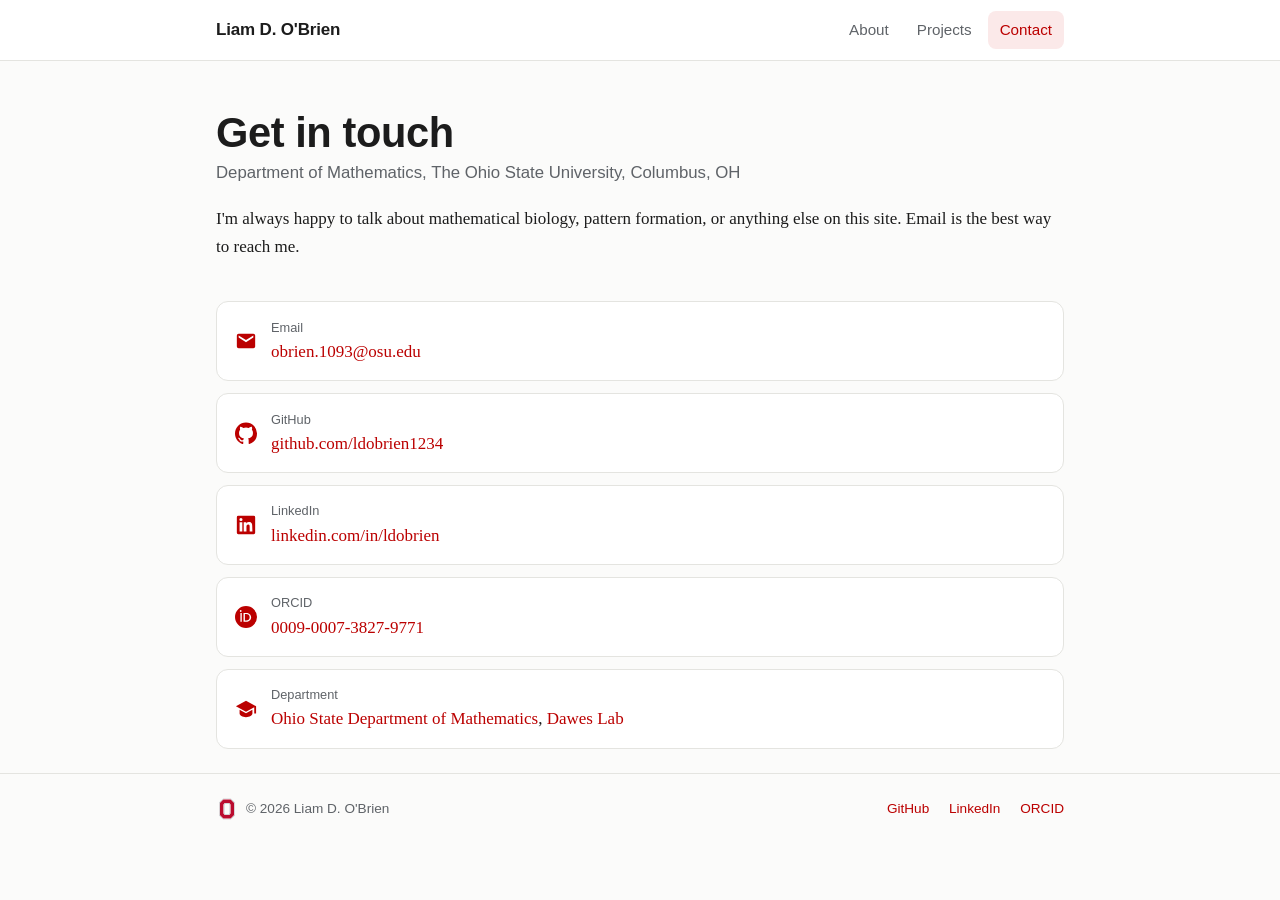
==== commit c0c66640: "update theme" ====
--- a/contact.html
+++ b/contact.html
@@ -3,12 +3,10 @@
 <head>
   <meta charset="utf-8">
   <meta name="viewport" content="width=device-width, initial-scale=1">
-  <title>Contact · Liam D. O'Brien</title>
+  <title>Contact - Liam D. O'Brien</title>
   <meta name="description" content="How to reach Liam D. O'Brien: email, GitHub, LinkedIn, and ORCID.">
-  <link rel="preconnect" href="https://fonts.googleapis.com">
-  <link href="https://fonts.googleapis.com/css2?family=Inter:wght@400;500;600;700&family=Source+Serif+4:ital,opsz,wght@0,8..60,400;0,8..60,600;1,8..60,400&display=swap" rel="stylesheet">
   <link rel="stylesheet" href="assets/style.css">
-  <link rel="icon" href="data:image/svg+xml,%3Csvg xmlns='http://www.w3.org/2000/svg' viewBox='0 0 32 32'%3E%3Ccircle cx='16' cy='16' r='15' fill='%23bb0000'/%3E%3Ctext x='16' y='22' font-family='Inter,sans-serif' font-weight='700' font-size='17' fill='white' text-anchor='middle'%3EL%3C/text%3E%3C/svg%3E">
+  <link rel="icon" href="data:image/svg+xml,%3Csvg xmlns='http://www.w3.org/2000/svg' viewBox='0 0 32 32'%3E%3Ccircle cx='16' cy='16' r='15' fill='%23bb0000'/%3E%3Ctext x='16' y='22' font-family='Helvetica,Arial,sans-serif' font-weight='700' font-size='17' fill='white' text-anchor='middle'%3EL%3C/text%3E%3C/svg%3E">
 </head>
 <body>
 <header class="site">
@@ -28,7 +26,7 @@
   <section class="hero" style="grid-template-columns:1fr; padding-bottom:0">
     <div>
       <h1>Get in touch</h1>
-      <p class="tagline">Department of Mathematics · The Ohio State University · Columbus, OH</p>
+      <p class="tagline">Department of Mathematics, The Ohio State University, Columbus, OH</p>
       <p>I'm always happy to talk about mathematical biology, pattern formation, or anything else on this site. Email is the best way to reach me.</p>
     </div>
   </section>
@@ -52,7 +50,7 @@
     </li>
     <li>
       <svg viewBox="0 0 24 24" aria-hidden="true"><path d="M12 3 1 9l11 6 9-4.9V17h2V9zm-7 9.9V17c0 2 3.1 4 7 4s7-2 7-4v-4.1l-7 3.8z"/></svg>
-      <div><span class="label">Department</span><a href="https://math.osu.edu/" target="_blank" rel="noopener">Ohio State Department of Mathematics</a> · <a href="https://people.math.osu.edu/dawes.33/" target="_blank" rel="noopener">Dawes Lab</a></div>
+      <div><span class="label">Department</span><a href="https://math.osu.edu/" target="_blank" rel="noopener">Ohio State Department of Mathematics</a>, <a href="https://people.math.osu.edu/dawes.33/" target="_blank" rel="noopener">Dawes Lab</a></div>
     </li>
   </ul>
 </main>
@@ -60,7 +58,7 @@
 <footer>
   <div class="wrap">
     <span class="foot-brand"><img src="assets/img/ohio-state-logo.svg" alt="The Ohio State University" width="22" height="22"> © 2026 Liam D. O'Brien</span>
-    <span><a href="https://github.com/ldobrien1234">GitHub</a> · <a href="https://www.linkedin.com/in/ldobrien">LinkedIn</a> · <a href="https://orcid.org/0009-0007-3827-9771">ORCID</a></span>
+    <span><a href="https://github.com/ldobrien1234">GitHub</a> <a href="https://www.linkedin.com/in/ldobrien">LinkedIn</a> <a href="https://orcid.org/0009-0007-3827-9771">ORCID</a></span>
   </div>
 </footer>
 </body>
--- a/assets/style.css
+++ b/assets/style.css
@@ -31,13 +31,13 @@
   margin: 0;
   background: var(--bg);
   color: var(--text);
-  font-family: "Source Serif 4", Georgia, "Times New Roman", serif;
+  font-family: Georgia, "Times New Roman", serif;
   font-size: 1.0625rem;
   line-height: 1.65;
   -webkit-font-smoothing: antialiased;
 }
 h1, h2, h3, nav, .btn, .meta, .tag, footer, .site-title, .tagline {
-  font-family: "Inter", system-ui, -apple-system, "Segoe UI", Roboto, sans-serif;
+  font-family: "Helvetica Neue", Helvetica, Arial, sans-serif;
 }
 h1 { font-size: clamp(1.9rem, 4vw, 2.6rem); line-height: 1.15; margin: 0 0 .35rem; letter-spacing: -.01em; }
 h2 { font-size: 1.45rem; margin: 2.75rem 0 1rem; padding-bottom: .4rem; border-bottom: 1px solid var(--border); }
@@ -109,7 +109,7 @@
   position: relative; margin: 2rem 0;
   padding: 1.5rem 1.6rem 1.4rem;
   border-radius: var(--radius);
-  background: linear-gradient(135deg, var(--accent-soft), var(--surface) 70%);
+  background: var(--surface);
   border: 1px solid var(--border);
   box-shadow: var(--shadow);
 }
@@ -118,7 +118,7 @@
   background: var(--accent); border-radius: var(--radius) 0 0 var(--radius);
 }
 .spark-kicker {
-  font-family: Inter, system-ui, sans-serif; font-size: .78rem; font-weight: 700;
+  font-family: "Helvetica Neue", Helvetica, Arial, sans-serif; font-size: .78rem; font-weight: 700;
   letter-spacing: .08em; text-transform: uppercase; color: var(--accent); margin-bottom: .6rem;
 }
 .spark p { font-size: 1.08rem; }
@@ -154,7 +154,7 @@
 .repo h3 a { color: var(--text); }
 .repo h3 a:hover { color: var(--accent); }
 .repo p { font-size: .95rem; color: var(--muted); margin: .4rem 0 .6rem; }
-.lang { display: inline-flex; align-items: center; gap: .4rem; font-size: .8rem; color: var(--muted); font-family: Inter, system-ui, sans-serif; }
+.lang { display: inline-flex; align-items: center; gap: .4rem; font-size: .8rem; color: var(--muted); font-family: "Helvetica Neue", Helvetica, Arial, sans-serif; }
 .lang::before { content: ""; width: .7rem; height: .7rem; border-radius: 50%; background: var(--dot, var(--muted)); }
 .lang.julia { --dot: #9558b2; } .lang.python { --dot: #3572a5; } .lang.matlab { --dot: #e16737; }
 
@@ -170,9 +170,10 @@
   background: var(--surface); border: 1px solid var(--border); border-radius: var(--radius);
 }
 .contact-list svg { width: 22px; height: 22px; flex: none; fill: currentColor; color: var(--accent); }
-.contact-list .label { font-family: Inter, system-ui, sans-serif; font-size: .8rem; color: var(--muted); display: block; }
+.contact-list .label { font-family: "Helvetica Neue", Helvetica, Arial, sans-serif; font-size: .8rem; color: var(--muted); display: block; }
 
 /* ---------- Footer ---------- */
 footer { border-top: 1px solid var(--border); padding: 1.5rem 0 2.5rem; color: var(--muted); font-size: .85rem; }
 footer .wrap { display: flex; flex-wrap: wrap; justify-content: space-between; gap: .5rem; align-items: center; }
+footer span a + a { margin-left: 1rem; }
 .foot-brand { display: inline-flex; align-items: center; gap: .5rem; }
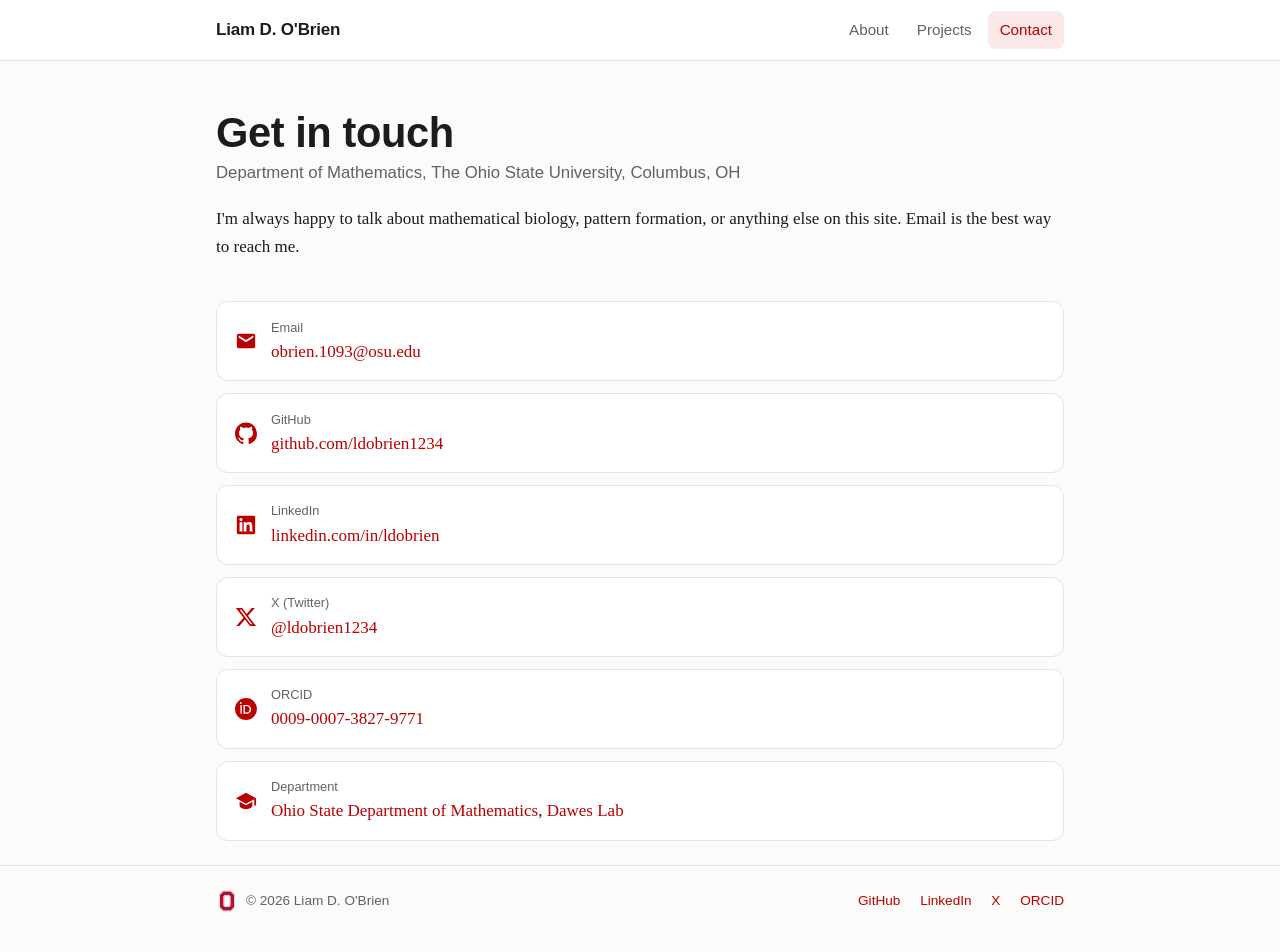
==== commit a2a3df75: "Add X (Twitter) to contact info and footers Co-Authored-By: Claude Opus 5.5 <noreply@anthropic.com>" ====
--- a/contact.html
+++ b/contact.html
@@ -4,7 +4,7 @@
   <meta charset="utf-8">
   <meta name="viewport" content="width=device-width, initial-scale=1">
   <title>Contact - Liam D. O'Brien</title>
-  <meta name="description" content="How to reach Liam D. O'Brien: email, GitHub, LinkedIn, and ORCID.">
+  <meta name="description" content="How to reach Liam D. O'Brien: email, GitHub, LinkedIn, X (Twitter), and ORCID.">
   <link rel="stylesheet" href="assets/style.css">
   <link rel="icon" href="data:image/svg+xml,%3Csvg xmlns='http://www.w3.org/2000/svg' viewBox='0 0 32 32'%3E%3Ccircle cx='16' cy='16' r='15' fill='%23bb0000'/%3E%3Ctext x='16' y='22' font-family='Helvetica,Arial,sans-serif' font-weight='700' font-size='17' fill='white' text-anchor='middle'%3EL%3C/text%3E%3C/svg%3E">
 </head>
@@ -45,6 +45,10 @@
       <div><span class="label">LinkedIn</span><a href="https://www.linkedin.com/in/ldobrien" target="_blank" rel="noopener">linkedin.com/in/ldobrien</a></div>
     </li>
     <li>
+      <svg viewBox="0 0 24 24" aria-hidden="true"><path d="M18.2 2.2h3.4l-7.4 8.5L23 21.8h-6.8l-5.3-7-6.1 7H1.4l7.9-9L.9 2.2h7l4.8 6.4zm-1.2 17.6h1.9L7.1 4.1H5.1z"/></svg>
+      <div><span class="label">X (Twitter)</span><a href="https://x.com/ldobrien1234" target="_blank" rel="noopener">@ldobrien1234</a></div>
+    </li>
+    <li>
       <svg viewBox="0 0 24 24" aria-hidden="true"><path d="M12 0a12 12 0 1 0 0 24 12 12 0 0 0 0-24zM7.4 17.3H5.9V7.5h1.5zM6.6 6.4a1 1 0 1 1 0-1.9 1 1 0 0 1 0 1.9zm5.6 10.9H9.3V7.5h3c2.9 0 5.3 1.9 5.3 4.9s-2.4 4.9-5.4 4.9zm0-8.5h-1.4v7.1h1.4c2.1 0 3.8-1.3 3.8-3.6s-1.7-3.5-3.8-3.5z"/></svg>
       <div><span class="label">ORCID</span><a href="https://orcid.org/0009-0007-3827-9771" target="_blank" rel="noopener">0009-0007-3827-9771</a></div>
     </li>
@@ -58,7 +62,7 @@
 <footer>
   <div class="wrap">
     <span class="foot-brand"><img src="assets/img/ohio-state-logo.svg" alt="The Ohio State University" width="22" height="22"> © 2026 Liam D. O'Brien</span>
-    <span><a href="https://github.com/ldobrien1234">GitHub</a> <a href="https://www.linkedin.com/in/ldobrien">LinkedIn</a> <a href="https://orcid.org/0009-0007-3827-9771">ORCID</a></span>
+    <span><a href="https://github.com/ldobrien1234">GitHub</a> <a href="https://www.linkedin.com/in/ldobrien">LinkedIn</a> <a href="https://x.com/ldobrien1234">X</a> <a href="https://orcid.org/0009-0007-3827-9771">ORCID</a></span>
   </div>
 </footer>
 </body>
--- a/assets/style.css
+++ b/assets/style.css
@@ -106,16 +106,11 @@
 
 /* Highlighted "curiosity" box */
 .spark {
-  position: relative; margin: 2rem 0;
+  margin: 2rem 0;
   padding: 1.5rem 1.6rem 1.4rem;
   border-radius: var(--radius);
-  background: var(--surface);
-  border: 1px solid var(--border);
-  box-shadow: var(--shadow);
-}
-.spark::before {
-  content: ""; position: absolute; inset: 0 auto 0 0; width: 5px;
-  background: var(--accent); border-radius: var(--radius) 0 0 var(--radius);
+  background: var(--accent-soft);
+  border: 1px solid var(--accent);
 }
 .spark-kicker {
   font-family: "Helvetica Neue", Helvetica, Arial, sans-serif; font-size: .78rem; font-weight: 700;
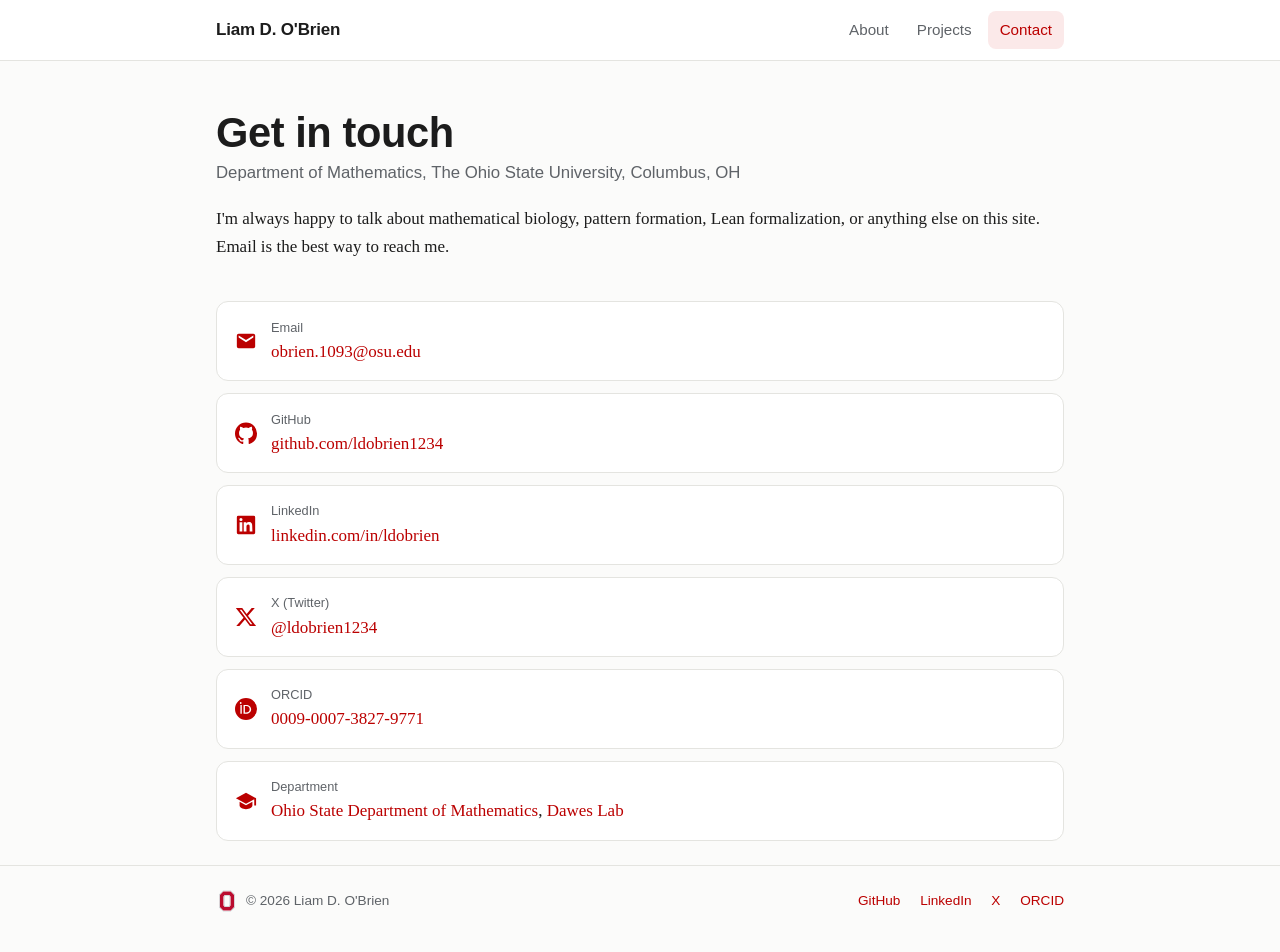
==== commit e73e91dc: "Add formalization to contact page message" ====
--- a/contact.html
+++ b/contact.html
@@ -27,7 +27,7 @@
     <div>
       <h1>Get in touch</h1>
       <p class="tagline">Department of Mathematics, The Ohio State University, Columbus, OH</p>
-      <p>I'm always happy to talk about mathematical biology, pattern formation, or anything else on this site. Email is the best way to reach me.</p>
+      <p>I'm always happy to talk about mathematical biology, pattern formation, Lean formalization, or anything else on this site. Email is the best way to reach me.</p>
     </div>
   </section>
 
